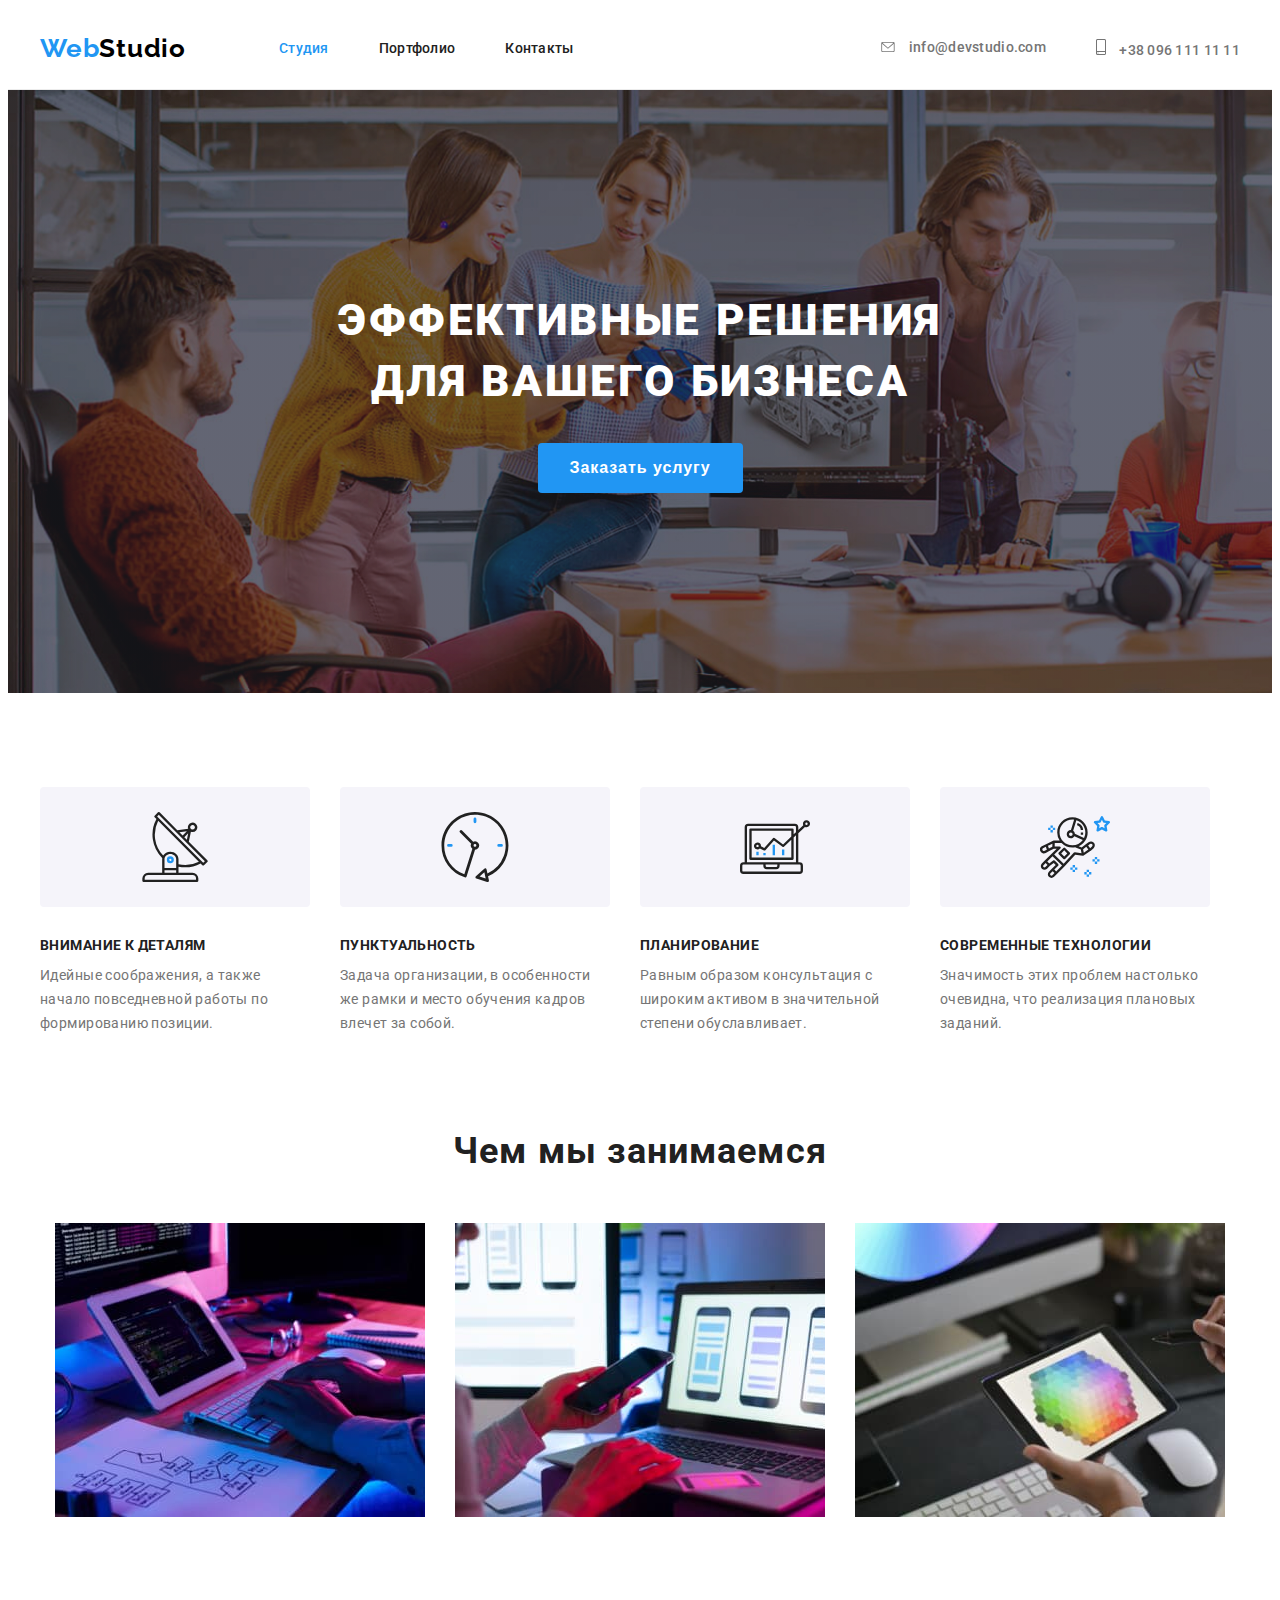
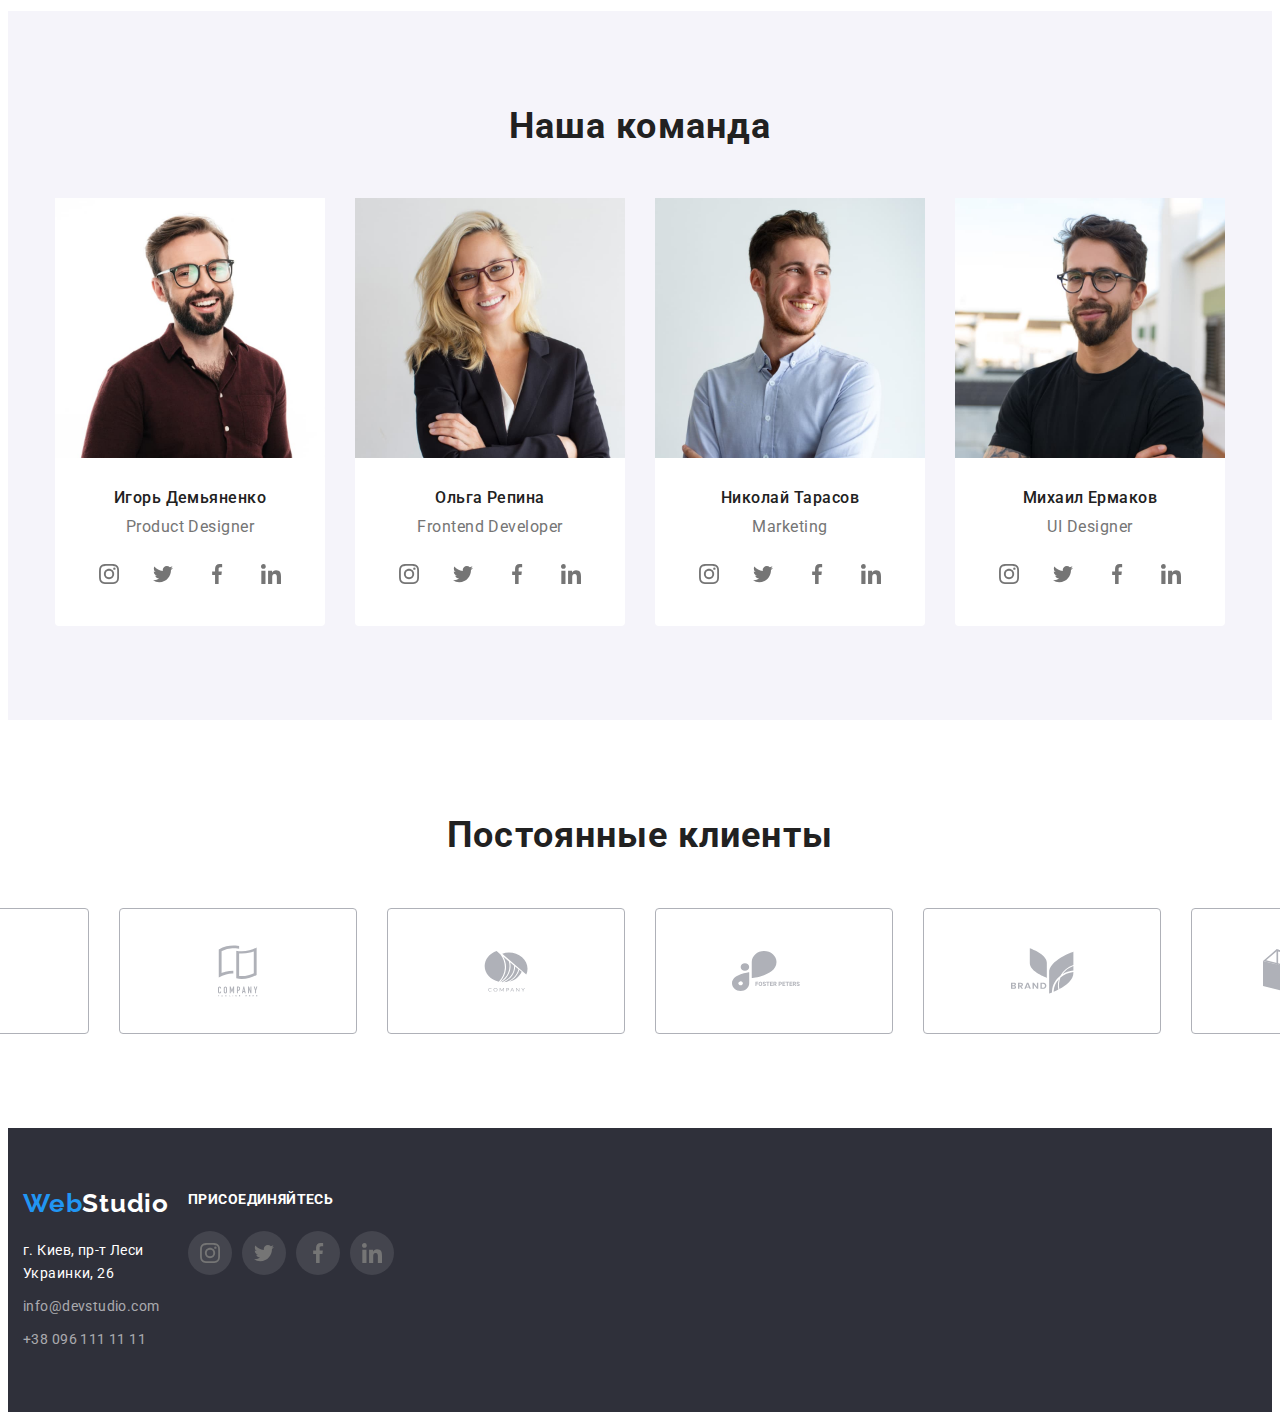
==== index.html @ 96b570c5 "Дз №4" ====
<!DOCTYPE html>
<html lang="ru">

<head>
    <link rel="preconnect" href="https://fonts.googleapis.com">
    <link rel="preconnect" href="https://fonts.gstatic.com" crossorigin>
    <link
        href="https://fonts.googleapis.com/css2?family=Raleway:wght@700&family=Roboto:wght@400;500;700;900&display=swap"
        rel="stylesheet">
    <meta charset="UTF-8">
    <meta http-equiv="X-UA-Compatible" content="IE=edge">
    <meta name="viewport" content="width=device-width, initial-scale=1.0">
    <title>Web Studio 2.1</title>
    <link rel="stylesheet" href="https://cdnjs.cloudflare.com/ajax/libs/modern-normalize/1.1.0/modern-normalize.min.css"
        integrity="sha512-wpPYUAdjBVSE4KJnH1VR1HeZfpl1ub8YT/NKx4PuQ5NmX2tKuGu6U/JRp5y+Y8XG2tV+wKQpNHVUX03MfMFn9Q=="
        crossorigin="anonymous" referrerpolicy="no-referrer" />
    <link rel="stylesheet" href="./css/style.css">
</head>

<body>
    <!--Верхняя линия-->
    <header>
        <div class="container hat">
            <nav class="nav">
                <a class="logo" href="./index.html"><span class="logo-part">Web</span>Studio</a>
                <ul class="menu-nav">
                    <li>
                        <a class="link current" href="./index.html">Студия</a>
                    </li>
                    <li>
                        <a class="link" href="./portfolio.html">Портфолио</a>
                    </li>
                    <li>
                        <a class="link" href="Контакты">Контакты</a>
                    </li>
                </ul>
            </nav>
            <ul class="contacts">
                <li >
                    <svg class="icon-envelope""> <use href="./img/symbol-defs.svg#icon-envelope"></use></svg>
                    <a href="mailto:info@devstudio.com">info@devstudio.com</a>
                </li>
                <li>
                    <svg class="icon-smartphone""><use href="./img/symbol-defs.svg#icon-smartphone"></use></svg>
                    <a href="tel:+380961111111">+38 096 111 11 11</a>
                </li>
            </ul>
        </div>
    </header>
    <!--Шапка-->

    <main>

        <section class="main-section">
            <div class="container">
                <h1 class="heading">Эффективные решения<br>для вашего бизнеса</h1>
                <button class="button" type="button">Заказать услугу</button>
            </div>
        </section>

        <!--Особенности-->

        <section class="features">
            <div class="container">
                <ul class="features-list">
                    <li class="item">
                        <div class="icon-box">
                            <svg class="feature-picture"><use href="./img/symbol-defs.svg#icon-antenna"> </use></svg>
                        </div>
                        <h3 class="feature-names">Внимание к деталям</h3>
                        <p class="feature-def">Идейные соображения, а также начало повседневной работы по формированию
                            позиции.</p>
                    </li>
                    <li class="item">
                        <div class="icon-box">
                            <svg class="feature-picture">
                                <use href="./img/symbol-defs.svg#icon-clock"> </use>
                            </svg>
                        </div>
                        <h3 class="feature-names">Пунктуальность</h3>
                        <p class="feature-def">Задача организации, в особенности же рамки и место обучения кадров влечет
                            за
                            собой.</p>
                    </li>
                    <li class="item">
                        <div class="icon-box">
                            <svg class="feature-picture">
                                <use href="./img/symbol-defs.svg#icon-diagram"> </use>
                            </svg>
                        </div>
                        <h3 class="feature-names">Планирование</h3>
                        <p class="feature-def">Равным образом консультация с широким активом в значительной степени
                            обуславливает.</p>
                    </li>
                    <li class="item">
                        <div class="icon-box">
                            <svg class="feature-picture">
                                <use href="./img/symbol-defs.svg#icon-astronaut"> </use>
                            </svg>
                        </div>
                        <h3 class="feature-names">Современные технологии</h3>
                        <p class="feature-def">Значимость этих проблем настолько очевидна, что реализация плановых
                            заданий.
                        </p>
                    </li>
                </ul>
            </div>
        </section>

        <!--Чем мы занимаемся-->

        <section class="pictures-list">
            <div class="container">
                <h2 class="secondary-heading">Чем мы занимаемся</h2>
                <ul class="pictures">
                    <li>
                        <img width="370" height="294" src="img/1.jpg" alt="photo">
                    </li>
                    <li>
                        <img width="370" height="294" src="img/2.jpg" alt="photo">
                    </li>
                    <li>
                        <img width="370" height="294" src="img/3.jpg" alt="photo">
                    </li>
                </ul>
            </div>
        </section>

        <!--Наша Команда-->

        <section class="team-info">
            <div class="container">
                <h2 class="secondary-heading">Наша команда</h2>
                <ul class="team">
                    <li class="team-box">
                        <img width="270" height="260" src="img/4.jpg" alt="Ihor">
                        <div class="team-card">
                            <h3 class="team-member">Игорь Демьяненко</h3>
                            <p class="team-occupation" lang="en">Product Designer</p>
                        <ul class="social-media">
                            <li class="social-list">
                                <a class="social-link" href="">
                                    <svg class="social-icons" width="20" hight="20">
                                        <use href="./img/symbol-defs.svg#icon-instagram"> </use>
                                    </svg>
                                </a>
                            </li>
                            <li class="social-list">
                                <a class="social-link" href="">
                                    <svg class="social-icons" width="20" hight="20">
                                        <use href="./img/symbol-defs.svg#icon-twitter"> </use>
                                    </svg>
                                </a>
                            </li>
                            <li class="social-list">
                                <a class="social-link" href="">
                                    <svg class="social-icons" width="20" hight="20">
                                        <use href="./img/symbol-defs.svg#icon-facebook"> </use>
                                    </svg>
                                </a>
                            </li>
                            <li class="social-list">
                                <a class="social-link" href="">
                                    <svg class="social-icons" width="20" hight="20">
                                        <use href="./img/symbol-defs.svg#icon-linkedin"> </use>
                                    </svg>
                                </a>
                            </li>
                        </ul>
                    </div>
                    </li>
                    <li class="team-box">
                        <img width="270" height="260" src="img/5.jpg" alt="">
                        <div class="team-card">
                            <h3 class="team-member">Ольга Репина</h3>
                            <p class="team-occupation" lang="en">Frontend Developer</p>
                            <ul class="social-media">
                                <li class="social-list">
                                    <a class="social-link" href="">
                                        <svg class="social-icons" width="20" hight="20">
                                            <use href="./img/symbol-defs.svg#icon-instagram"> </use>
                                        </svg>
                                    </a>
                                </li>
                                <li class="social-list">
                                    <a class="social-link" href="">
                                        <svg class="social-icons" width="20" hight="20">
                                            <use href="./img/symbol-defs.svg#icon-twitter"> </use>
                                        </svg>
                                    </a>
                                </li>
                                <li class="social-list">
                                    <a class="social-link" href="">
                                        <svg class="social-icons" width="20" hight="20">
                                            <use href="./img/symbol-defs.svg#icon-facebook"> </use>
                                        </svg>
                                    </a>
                                </li>
                                <li class="social-list">
                                    <a class="social-link" href="">
                                        <svg class="social-icons" width="20" hight="20">
                                            <use href="./img/symbol-defs.svg#icon-linkedin"> </use>
                                        </svg>
                                    </a>
                                </li>
                            </ul>
                        </div>
                    </li>
                    <li class="team-box">
                        <img width="270" height="260" src="img/6.jpg" alt="">
                        <div class="team-card">
                            <h3 class="team-member">Николай Тарасов</h3>
                            <p class="team-occupation" lang="en">Marketing</p>
                            <ul class="social-media">
                                <li class="social-list">
                                    <a class="social-link" href="">
                                        <svg class="social-icons" width="20" hight="20">
                                            <use href="./img/symbol-defs.svg#icon-instagram"> </use>
                                        </svg>
                                    </a>
                                </li>
                                <li class="social-list">
                                    <a class="social-link" href="">
                                        <svg class="social-icons" width="20" hight="20">
                                            <use href="./img/symbol-defs.svg#icon-twitter"> </use>
                                        </svg>
                                    </a>
                                </li>
                                <li class="social-list">
                                    <a class="social-link" href="">
                                        <svg class="social-icons" width="20" hight="20">
                                            <use href="./img/symbol-defs.svg#icon-facebook"> </use>
                                        </svg>
                                    </a>
                                </li>
                                <li class="social-list">
                                    <a class="social-link" href="">
                                        <svg class="social-icons" width="20" hight="20">
                                            <use href="./img/symbol-defs.svg#icon-linkedin"> </use>
                                        </svg>
                                    </a>
                                </li>
                            </ul>
                        </div>
                    </li>
                    <li class="team-box">
                        <img width="270" height="260" src="img/7.jpg" alt="">
                        <div class="team-card">
                            <h3 class="team-member">Михаил Ермаков</h3>
                            <p class="team-occupation" lang="en">UI Designer</p>
                            <ul class="social-media">
                                <li class="social-list">
                                    <a class="social-link" href="">
                                        <svg class="social-icons" width="20" hight="20">
                                            <use href="./img/symbol-defs.svg#icon-instagram"> </use>
                                        </svg>
                                    </a>
                                </li>
                                <li class="social-list">
                                    <a class="social-link" href="">
                                        <svg class="social-icons" width="20" hight="20">
                                            <use href="./img/symbol-defs.svg#icon-twitter"> </use>
                                        </svg>
                                    </a>
                                </li>
                                <li class="social-list">
                                    <a class="social-link" href="">
                                        <svg class="social-icons" width="20" hight="20">
                                            <use href="./img/symbol-defs.svg#icon-facebook"> </use>
                                        </svg>
                                    </a>
                                </li>
                                <li class="social-list">
                                    <a class="social-link" href="">
                                        <svg class="social-icons" width="20" hight="20">
                                            <use href="./img/symbol-defs.svg#icon-linkedin"> </use>
                                        </svg>
                                    </a>
                                </li>
                            </ul>
                        </div>
                    </li>
                </ul>
            </div>
        </section>
        <section class="clients">
            <h2 class="secondary-heading">Постоянные клиенты</h2>
            <ul class="clients-list">
                <li class="clients-info">
                    <a class="client-link" href="">
                        <svg class="clients-icons" width="42" hight="47">
                            <use href="./img/symbol-defs.svg#icon-Union"> </use>
                        </svg>
                    </a>
                </li>
                <li class="clients-info">
                    <a class="client-link" href="">
                        <svg class="clients-icons" width="40" hight="52">
                            <use href="./img/symbol-defs.svg#icon-group"> </use>
                        </svg>
                    </a>
                </li>
                <li class="clients-info">
                    <a class="client-link" href="">
                        <svg class="clients-icons" width="44" hight="42">
                            <use href="./img/symbol-defs.svg#icon-company"> </use>
                        </svg>
                    </a>
                </li>
                <li class="clients-info">
                    <a class="client-link" href="">
                        <svg class="clients-icons" width="84" hight="41">
                            <use href="./img/symbol-defs.svg#icon-foster"> </use>
                        </svg>
                    </a>
                </li>
                <li class="clients-info">
                    <a class="client-link" href="">
                        <svg class="clients-icons" width="63" hight="45">
                            <use href="./img/symbol-defs.svg#icon-brand"> </use>
                        </svg>
                    </a>
                </li>
                <li class="clients-info">
                    <a class="client-link" href="">
                        <svg class="clients-icons" width="94" hight="44">
                            <use href="./img/symbol-defs.svg#icon-tag-line"> </use>
                        </svg>
                    </a>
                </li>
            </ul>
        </section>
    </main>

    <!---Footer-->

    <footer class="basement">
        <div class="container">
            <a href="WebStudio" class="brandmark"><span class="logo-part">Web</span>Studio</a>
            <address class="address"> г. Киев, пр-т Леси Украинки, 26
                <a class="link contacts mail" href="mailto:info@devstudio.com">info@devstudio.com</a>
                <a class="link contacts phone" href="tel:+380961111111">+38 096 111 11 11</a>
            </address>
            </div>
            <div class="footer-links">
                <h3 class="heading-footer">присоединяйтесь</h3>
                <ul class="link-footer">
                    <li class="social-list-footer">
                        <a class="social-link" href="">
                            <svg class="social-icons" width="20" hight="20">
                                <use href="./img/symbol-defs.svg#icon-instagram"> </use>
                            </svg>
                        </a>
                    </li>
                    <li class="social-list-footer">
                        <a class="social-link" href="">
                            <svg class="social-icons" width="20" hight="20">
                                <use href="./img/symbol-defs.svg#icon-twitter"> </use>
                            </svg>
                        </a>
                    </li>
                    <li class="social-list-footer">
                        <a class="social-link" href="">
                            <svg class="social-icons" width="20" hight="20">
                                <use href="./img/symbol-defs.svg#icon-facebook"> </use>
                            </svg>
                        </a>
                    </li>
                    <li class="social-list-footer">
                        <a class="social-link" href="">
                            <svg class="social-icons" width="20" hight="20">
                                <use href="./img/symbol-defs.svg#icon-linkedin"> </use>
                            </svg>
                        </a>
                    </li>
                </ul>
            </div>
    </footer>

</body>

</html>
---- css/style.css ----
/*primary-background color  #FFFFFF */
/*secondary-background color #757575 */
/*footer-background color #000000 */
/*primaryy-text color #212121 */
/*seconday-text color #757575 */
/*accent color #2196F3 */

:root {
  --primary-background-color: #ffffff;
  --secondary-background-color: #757575;
  --footer: #000000;
  --primaryy-text-color: #212121;
  --seconday-text-color: #757575;
  --accent-color: #2196f3;
  --button: #f5f4fa;
}

.container {
  margin-left: auto;
  margin-right: auto;
  padding-left: 15px;
  padding-right: 15px;
  width: 1200px;
}

h1,
h2,
h3,
h4,
h5,
h6,
p,
ul {
  margin-top: 0px;
  margin-bottom: 0px;
}
* ul {
  list-style: none;
  padding-left: 0px;
}

* img {
  display: block;
}

body {
  color: var(--primaryy-text-color);
  font-family: 'Roboto', sans-serif;
  background-color: var(--primary-background-color);
}

/* Logo */
header {
  border-bottom: solid 1px;
  border-bottom-color: #ececec;
}

.hat {
  display: flex;
  align-items: center;
}
.menu-nav .current {
  color: var(--accent-color);
}

.nav {
  display: flex;
}
.logo {
  display: flex;
  align-items: center;

  color: var(--footer);
  font-family: 'Raleway';
  font-weight: 700;
  font-size: 26px;
  line-height: 1.2;
  text-decoration-line: none;
  letter-spacing: 0.03em;
}
.logo-part {
  color: var(--accent-color);
}
.logo:focus,
.logo:hover {
  color: var(--accent-color);
}

/* Menu nav */
.menu-nav {
  display: flex;
  margin-left: 93px;
  color: var(--primaryy-text-color);
  font-weight: 500;
  font-size: 14px;
  line-height: 1.2;
  letter-spacing: 0.02em;
  text-decoration-line: none;
  list-style: none;
}
.menu-nav a {
  display: block;
  padding-top: 32px;
  padding-bottom: 32px;
  text-decoration-line: none;
  color: var(--primaryy-text-color);
}
.menu-nav a:hover,
.menu-nav a:focus {
  color: var(--accent-color);
}
.menu-nav li {
  text-decoration-line: none;
}
.menu-nav li + li {
  margin-left: 50px;
}

/* Contacts */
.contacts {
  display: flex;
  margin-left: auto;

  font-weight: 500;
  font-size: 14px;
  line-height: 1.2;
  letter-spacing: 0.02em;
}
.contacts li {
  list-style: none;
}
.contacts a {
  text-decoration-line: none;
  color: var(--seconday-text-color);
}
.contacts a:hover,
.contacts a:focus {
  color: var(--accent-color);
}
.contacts li + li {
  margin-left: 50px;
}
.icon-envelope {
  margin-right: 10px;
  padding: 0px;
  width: 16px;
  height: 10px;
  fill: var(--seconday-text-color);
  cursor: pointer;
}
.icon-envelope:hover,
.icon-envelope:focus {
  fill: var(--accent-color);
}
.icon-smartphone {
  margin-right: 10px;
  padding: 0px;
  width: 10px;
  height: 16px;
  fill: var(--seconday-text-color);
  cursor: pointer;
}
.icon-smartphone:hover,
.icon-smartphone:focus {
  fill: var(--accent-color);
}
/*main-section*/

.main-section {
  padding-top: 200px;
  padding-bottom: 200px;

  background-color: var(--primaryy-text-color);
  text-align: center;
  background-image: linear-gradient(rgba(47, 48, 58, 0.4), rgba(47, 48, 58, 0.4)),
    url(../img/bcg-photo.jpg);
  background-size: cover;
}

.heading {
  margin-bottom: 30px;

  color: var(--primary-background-color);
  font-weight: 900;
  font-size: 44px;
  line-height: 1.4;
  text-transform: uppercase;
  letter-spacing: 0.06em;
}

.button {
  padding: 10px 32px;
  border-radius: 4px;
  border: 0px;

  background-color: var(--accent-color);
  color: var(--primary-background-color);
  font-weight: 700;
  font-size: 16px;
  line-height: 1.9;
  letter-spacing: 0.06em;

  cursor: pointer;
}
.button:hover,
.button:focus {
  background-color: #188ce8;
}

/* features */

.features {
  padding-top: 94px;
  padding-bottom: 94px;
}

.features-list {
  display: flex;
  flex-wrap: wrap;
}
.features-list li + li {
  margin-left: 30px;
}
.features-list .item {
  width: 270px;
}

.features .feature-names {
  margin-bottom: 10px;

  font-weight: 700;
  font-size: 14px;
  line-height: 1.2;
  text-transform: uppercase;
  letter-spacing: 0.03em;
}
.features .feature-def {
  font-weight: 400;
  font-size: 14px;
  line-height: 1.7;
  color: var(--seconday-text-color);
  letter-spacing: 0.03em;
}

.icon-box {
  margin-bottom: 30px;
  background-color: #f5f4fa;
  border-radius: 4px;
  width: 270px;
  height: 120px;
}
.feature-picture {
  margin: 25px 100px;
  width: 70px;
  height: 70px;
}
/* чем мы занимаемся  */
.pictures-list {
  padding-bottom: 94px;
}

.secondary-heading {
  margin-bottom: 50px;

  font-weight: 700;
  font-size: 36px;
  line-height: 1.2;
  text-align: center;
  letter-spacing: 0.03em;
}

.pictures {
  display: flex;
  justify-content: center;
}
.pictures li + li {
  margin-left: 30px;
}

.pictures li {
  width: 370px;
}

/* team */

.team-info {
  padding-bottom: 94px;
  padding-top: 94px;
  background-color: var(--button);
}

.team-box {
  width: 270px;
  background-color: #ffffff;
  border-bottom-left-radius: 4px;
  border-bottom-right-radius: 4px;
}
.social-media {
  display: flex;
  justify-content: center;
}

.social-link {
  fill: var(--seconday-text-color);
  display: flex;
  align-items: center;
  justify-content: center;

  height: 44px;
  width: 44px;
  border-radius: 50%;
}

.social-link:hover .social-icons,
.social-link:focus .social-icons {
  fill: var(--primary-background-color);
}
.social-link:focus,
.social-link:hover {
  background-color: var(--accent-color);
}

.social-list:not(:last-child) {
  margin-right: 10px;
}
.team-card {
  padding-top: 30px;
  padding-bottom: 30px;
}
.team {
  display: flex;
  justify-content: center;
}
.team > li + li {
  margin-left: 30px;
}

.team .team-member {
  margin-bottom: 10px;

  font-weight: 500;
  font-size: 16px;
  line-height: 1.2;
  text-align: center;
  letter-spacing: 0.03em;
}
.team .team-occupation {
  margin-bottom: 16px;

  color: var(--seconday-text-color);
  font-weight: 400;
  font-size: 16px;
  line-height: 1.2;
  text-align: center;
  letter-spacing: 0.03em;
}

/*cliens*/
.clients {
  padding-top: 94px;
  padding-bottom: 94px;
}
.clients-list {
  display: flex;
  justify-content: center;
  list-style: none;
}

.client-link {
  fill: #afb1b8;
  display: flex;
  justify-content: center;
  padding: 16px 32px;

  width: 172px;
  height: 92px;

  border: 1px solid #afb1b8;
  border-radius: 4px;
}
.clients-info:not(:last-child) {
  margin-right: 30px;
}

.client-link:hover .clients-icons,
.client-link:focus .clients-icons {
  fill: var(--accent-color);
}
.client-link:focus,
.client-link:hover {
  border-color: var(--accent-color);
}
/*footer*/
.basement {
  display: flex;

  padding-top: 60px;
  padding-bottom: 60px;
  background-color: #2f303a;
}
.brandmark {
  display: block;
  margin-bottom: 20px;

  color: var(--primary-background-color);
  font-family: 'Raleway';
  font-weight: 700;
  font-size: 26px;
  line-height: 1.2;
  text-decoration-line: none;
  letter-spacing: 0.03em;
}

.brandmark:hover,
.brandmark:focus {
  color: var(--accent-color);
}
.address {
  display: block;

  font-weight: 400;
  font-size: 14px;
  font-style: normal;
  line-height: 1.7;
  color: var(--primary-background-color);
  letter-spacing: 0.03em;
}
.mail {
  display: block;
  margin-top: 9px;
}
.phone {
  display: block;
  margin-top: 9px;
}
.basement .contacts {
  color: rgba(255, 255, 255, 0.6);
  font-weight: 400;
  font-size: 14px;
  font-style: normal;
  line-height: 1.7;
  letter-spacing: 0.03em;
  text-decoration: none;
}
.basement .contacts:focus,
.basement .contacts:hover {
  color: var(--secondary-background-color);
}
.footer-links {
  margin-right: 878px;
}
.heading-footer {
  margin-bottom: 20px;

  color: var(--primary-background-color);
  font-family: 'Roboto';
  font-size: 14px;
  font-weight: 700;
  font-style: normal;
  letter-spacing: 0.03em;
  text-transform: uppercase;
  line-height: 1.7;
}
.link-footer {
  display: flex;
  justify-content: center;
  align-items: center;
  list-style: none;
}
.social-list-footer .social-link {
  background-color: rgba(255, 255, 255, 0.1);
}
.social-list-footer:not(:last-child) {
  margin-right: 10px;
}
.social-list-footer:hover,
.social-list-footer:focus {
  background-color: var(--accent-color);
  border-radius: 50%;
}
/*Portfolio*/

.portfolio-heading {
  display: none;
}

.portfolio-container {
  padding-top: 94px;
  padding-bottom: 94px;
}

.button-nav {
  display: flex;
  justify-content: center;
}
.button-nav li + li {
  margin-left: 8px;
}
.button-menu {
  border-radius: 4px;
  border: 0px;

  padding-top: 6px;
  padding-bottom: 6px;
  padding-left: 22px;
  padding-right: 22px;

  background-color: var(--button);
  font-weight: 500;
  font-size: 16px;
  line-height: 1.7;
  letter-spacing: 0.03em;
}
.button-menu:focus,
.button-menu:hover {
  background-color: var(--accent-color);
  color: var(--primary-background-color);
}

.button-main {
  border-radius: 4px;
  border: 0px;

  padding-top: 6px;
  padding-bottom: 6px;
  padding-left: 22px;
  padding-right: 22px;

  background-color: var(--accent-color);
  color: var(--primary-background-color);
  font-weight: 500;
  font-size: 16px;
  line-height: 1.7;
  letter-spacing: 0.03em;
}

/* Models */
.models {
  display: flex;
  flex-wrap: wrap;
  margin-top: 50px;
}
.models li {
  width: 370px;
}
.models-item:nth-child(3n) {
  margin-right: 0px;
}
.models-item {
  margin-right: 30px;
  margin-bottom: 30px;
}
.models-item:nth-last-child(-n + 3) {
  margin-bottom: 0px;
}

.models-item {
  width: 380px;
}

.models a {
  text-decoration: none;
}
.models .models-heading {
  color: var(--primaryy-text-color);
  font-weight: 700;
  font-size: 18px;
  line-height: 2;
  letter-spacing: 0.06em;
}
.models .models-def {
  margin-top: 4px;

  color: var(--secondary-background-color);
  font-weight: 400;
  font-size: 16px;
  line-height: 2;
  letter-spacing: 0.03em;
}

.models-info {
  padding-top: 20px;
  padding-bottom: 20px;
  padding-left: 24px;
  padding-right: 24px;
  border-left: solid 1px #eeeeee;
  border-right: solid 1px #eeeeee;
  border-bottom: solid 1px #eeeeee;
}
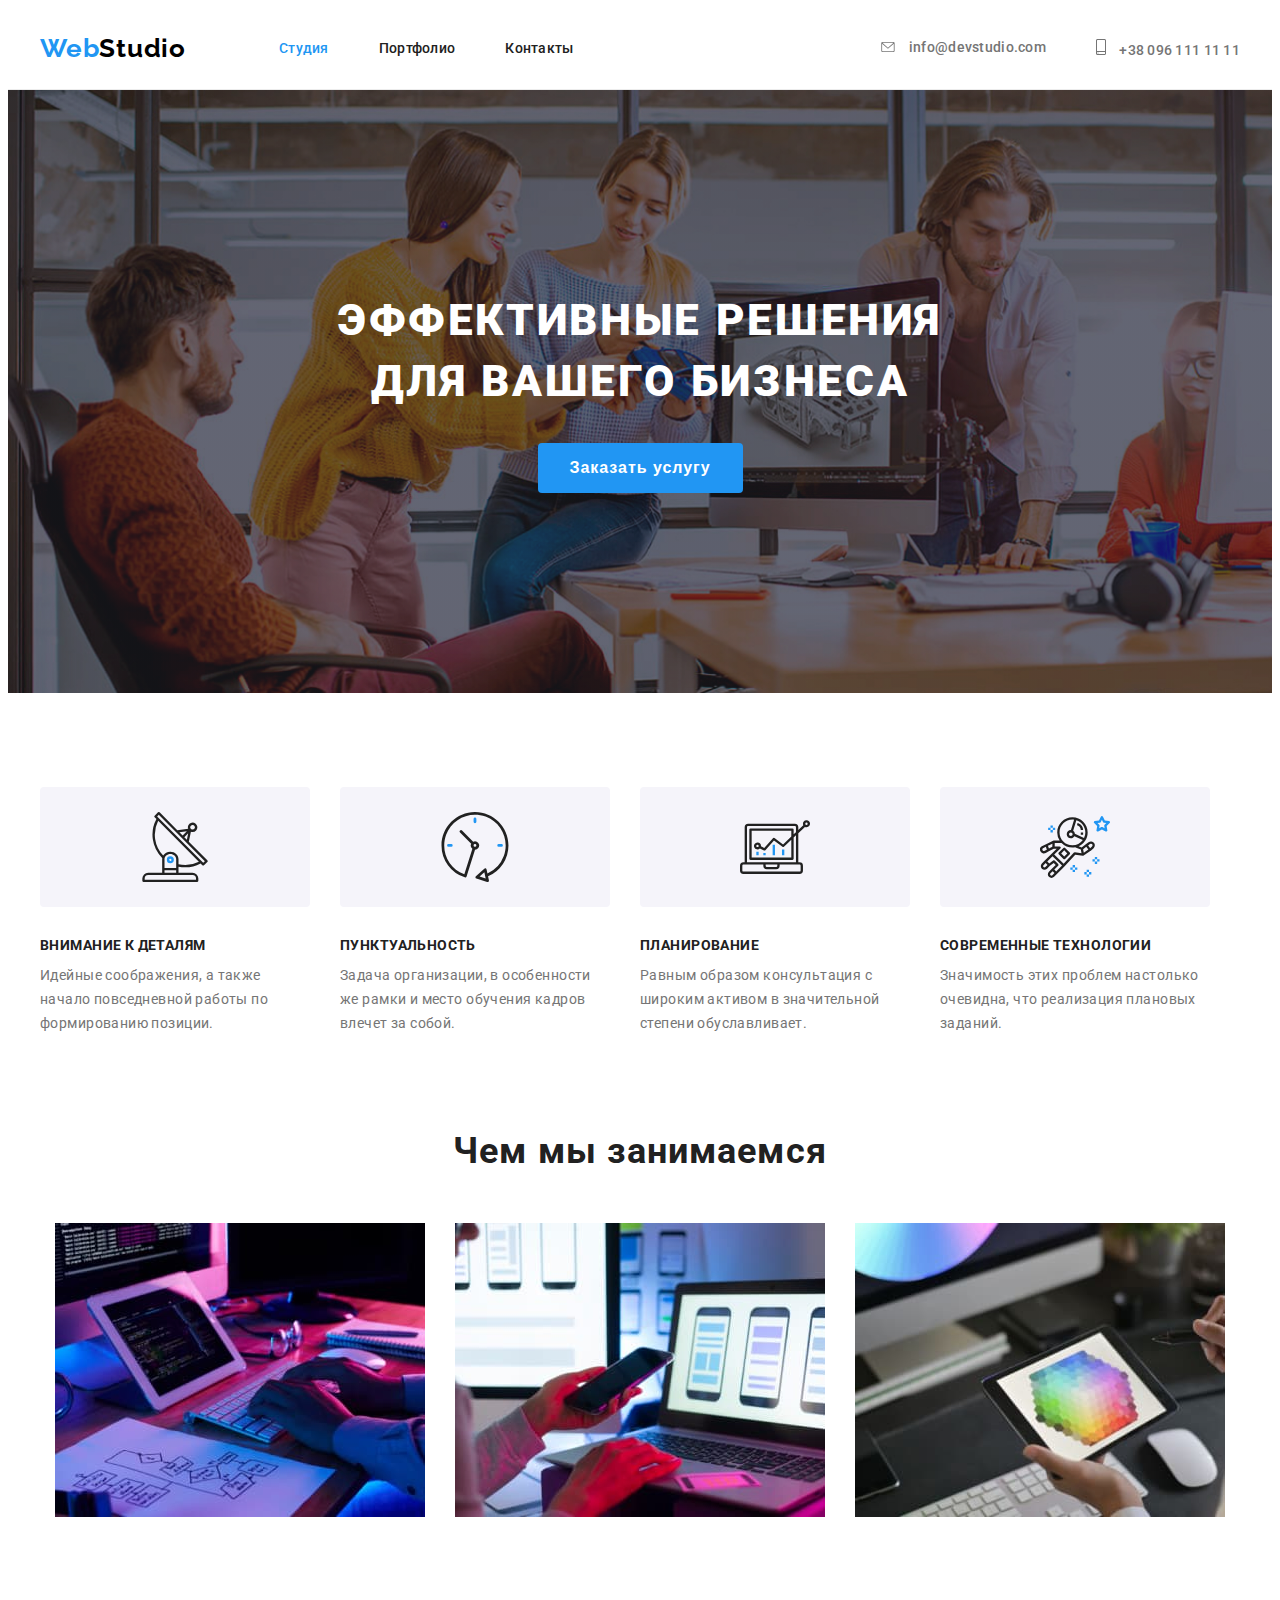
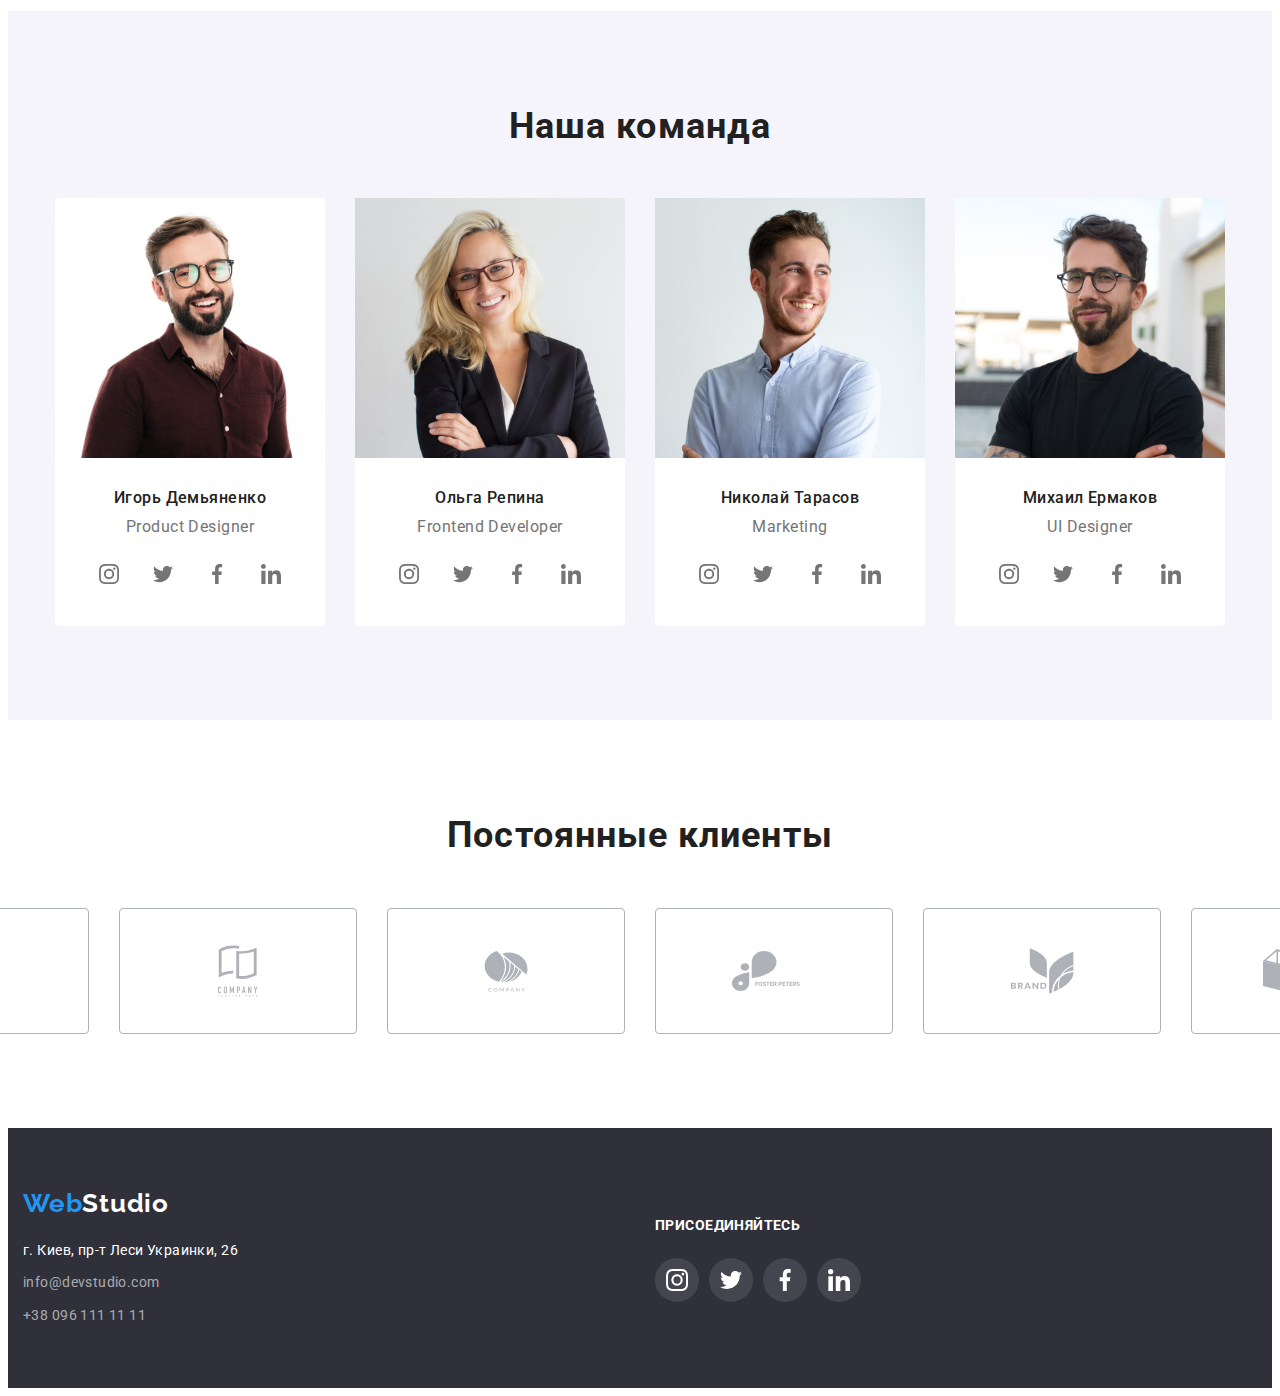
==== commit 2198730d: "дз№4" ====
--- a/index.html
+++ b/index.html
@@ -334,48 +334,48 @@
 
     <!---Footer-->
 
-    <footer class="basement">
-        <div class="container">
-            <a href="WebStudio" class="brandmark"><span class="logo-part">Web</span>Studio</a>
-            <address class="address"> г. Киев, пр-т Леси Украинки, 26
-                <a class="link contacts mail" href="mailto:info@devstudio.com">info@devstudio.com</a>
-                <a class="link contacts phone" href="tel:+380961111111">+38 096 111 11 11</a>
-            </address>
-            </div>
-            <div class="footer-links">
-                <h3 class="heading-footer">присоединяйтесь</h3>
-                <ul class="link-footer">
-                    <li class="social-list-footer">
-                        <a class="social-link" href="">
-                            <svg class="social-icons" width="20" hight="20">
-                                <use href="./img/symbol-defs.svg#icon-instagram"> </use>
-                            </svg>
-                        </a>
-                    </li>
-                    <li class="social-list-footer">
-                        <a class="social-link" href="">
-                            <svg class="social-icons" width="20" hight="20">
-                                <use href="./img/symbol-defs.svg#icon-twitter"> </use>
-                            </svg>
-                        </a>
-                    </li>
-                    <li class="social-list-footer">
-                        <a class="social-link" href="">
-                            <svg class="social-icons" width="20" hight="20">
-                                <use href="./img/symbol-defs.svg#icon-facebook"> </use>
-                            </svg>
-                        </a>
-                    </li>
-                    <li class="social-list-footer">
-                        <a class="social-link" href="">
-                            <svg class="social-icons" width="20" hight="20">
-                                <use href="./img/symbol-defs.svg#icon-linkedin"> </use>
-                            </svg>
-                        </a>
-                    </li>
-                </ul>
-            </div>
-    </footer>
+<footer class="basement">
+    <div class="container">
+        <a href="WebStudio" class="brandmark"><span class="logo-part">Web</span>Studio</a>
+        <address class="address"> г. Киев, пр-т Леси Украинки, 26
+            <a class="link contacts mail" href="mailto:info@devstudio.com">info@devstudio.com</a>
+            <a class="link contacts phone" href="tel:+380961111111">+38 096 111 11 11</a>
+        </address>
+    </div>
+    <div class="container">
+        <h3 class="heading-footer">присоединяйтесь</h3>
+        <ul class="footer-list">
+            <li class="footer-item">
+                <a class="link-footer" href="">
+                    <svg class="sign-footer" width="20" hight="20">
+                        <use href="./img/symbol-defs.svg#icon-instagram"> </use>
+                    </svg>
+                </a>
+            </li>
+            <li class="footer-item">
+                <a class="link-footer" href="">
+                    <svg class="sign-footer" width="20" hight="20">
+                        <use href="./img/symbol-defs.svg#icon-twitter"> </use>
+                    </svg>
+                </a>
+            </li>
+            <li class="footer-item">
+                <a class="link-footer" href="">
+                    <svg class="sign-footer" width="20" hight="20">
+                        <use href="./img/symbol-defs.svg#icon-facebook"> </use>
+                    </svg>
+                </a>
+            </li>
+            <li class="footer-item">
+                <a class="link-footer" href="">
+                    <svg class="sign-footer" width="20" hight="20">
+                        <use href="./img/symbol-defs.svg#icon-linkedin"> </use>
+                    </svg>
+                </a>
+            </li>
+        </ul>
+    </div>
+</footer>
 
 </body>
 
--- a/css/style.css
+++ b/css/style.css
@@ -393,6 +393,8 @@
 /*footer*/
 .basement {
   display: flex;
+  justify-content: center;
+  align-items: center;
 
   padding-top: 60px;
   padding-bottom: 60px;
@@ -446,9 +448,6 @@
 .basement .contacts:hover {
   color: var(--secondary-background-color);
 }
-.footer-links {
-  margin-right: 878px;
-}
 .heading-footer {
   margin-bottom: 20px;
 
@@ -461,22 +460,33 @@
   text-transform: uppercase;
   line-height: 1.7;
 }
+.footer-list {
+  display: flex;
+  padding: 0px;
+  margin: 0px;
+}
 .link-footer {
   display: flex;
   justify-content: center;
   align-items: center;
-  list-style: none;
-}
-.social-list-footer .social-link {
+
+  height: 44px;
+  width: 44px;
+  border-radius: 50%;
+  fill: white;
   background-color: rgba(255, 255, 255, 0.1);
 }
-.social-list-footer:not(:last-child) {
+.link-footer:hover,
+.link-footer:focus {
+  background-color: var(--accent-color);
+}
+
+.footer-item:not(:last-child) {
   margin-right: 10px;
 }
-.social-list-footer:hover,
-.social-list-footer:focus {
-  background-color: var(--accent-color);
-  border-radius: 50%;
+.sign-footer {
+  width: 22px;
+  height: 22px;
 }
 /*Portfolio*/
 
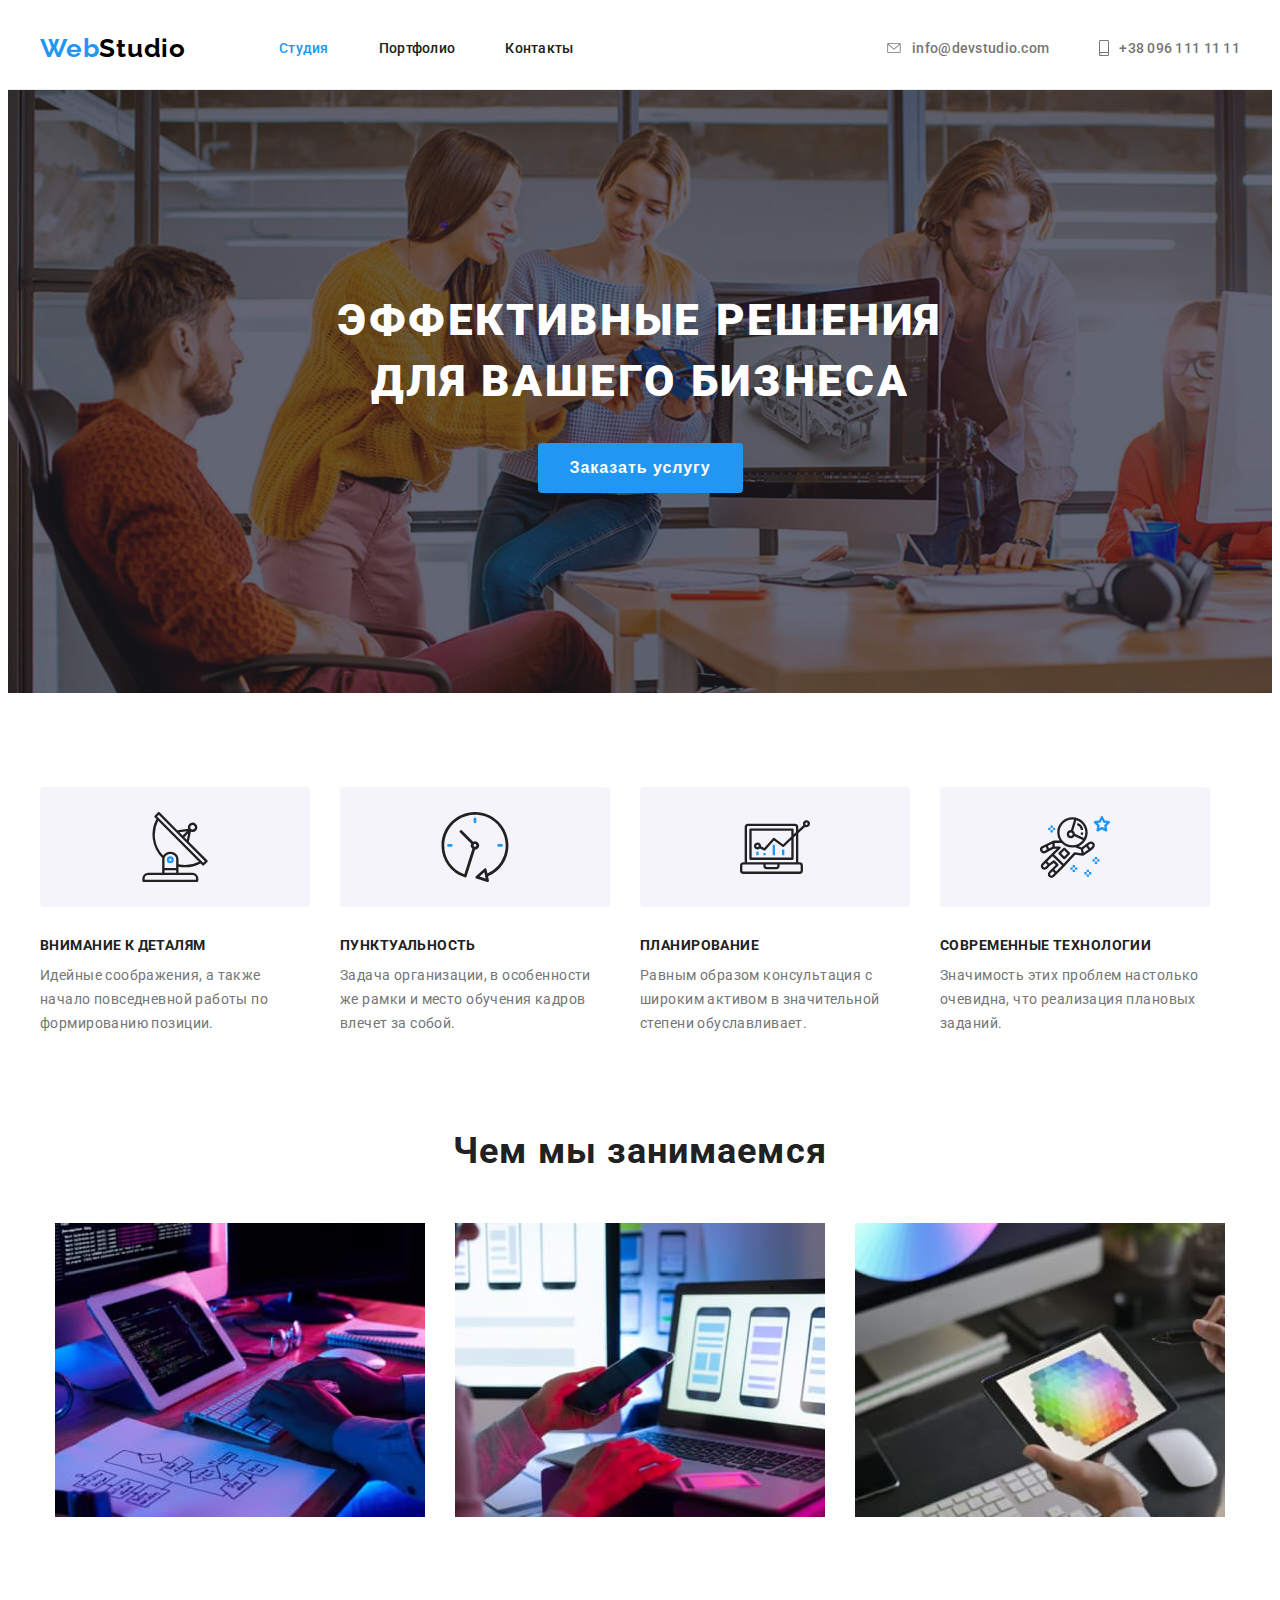
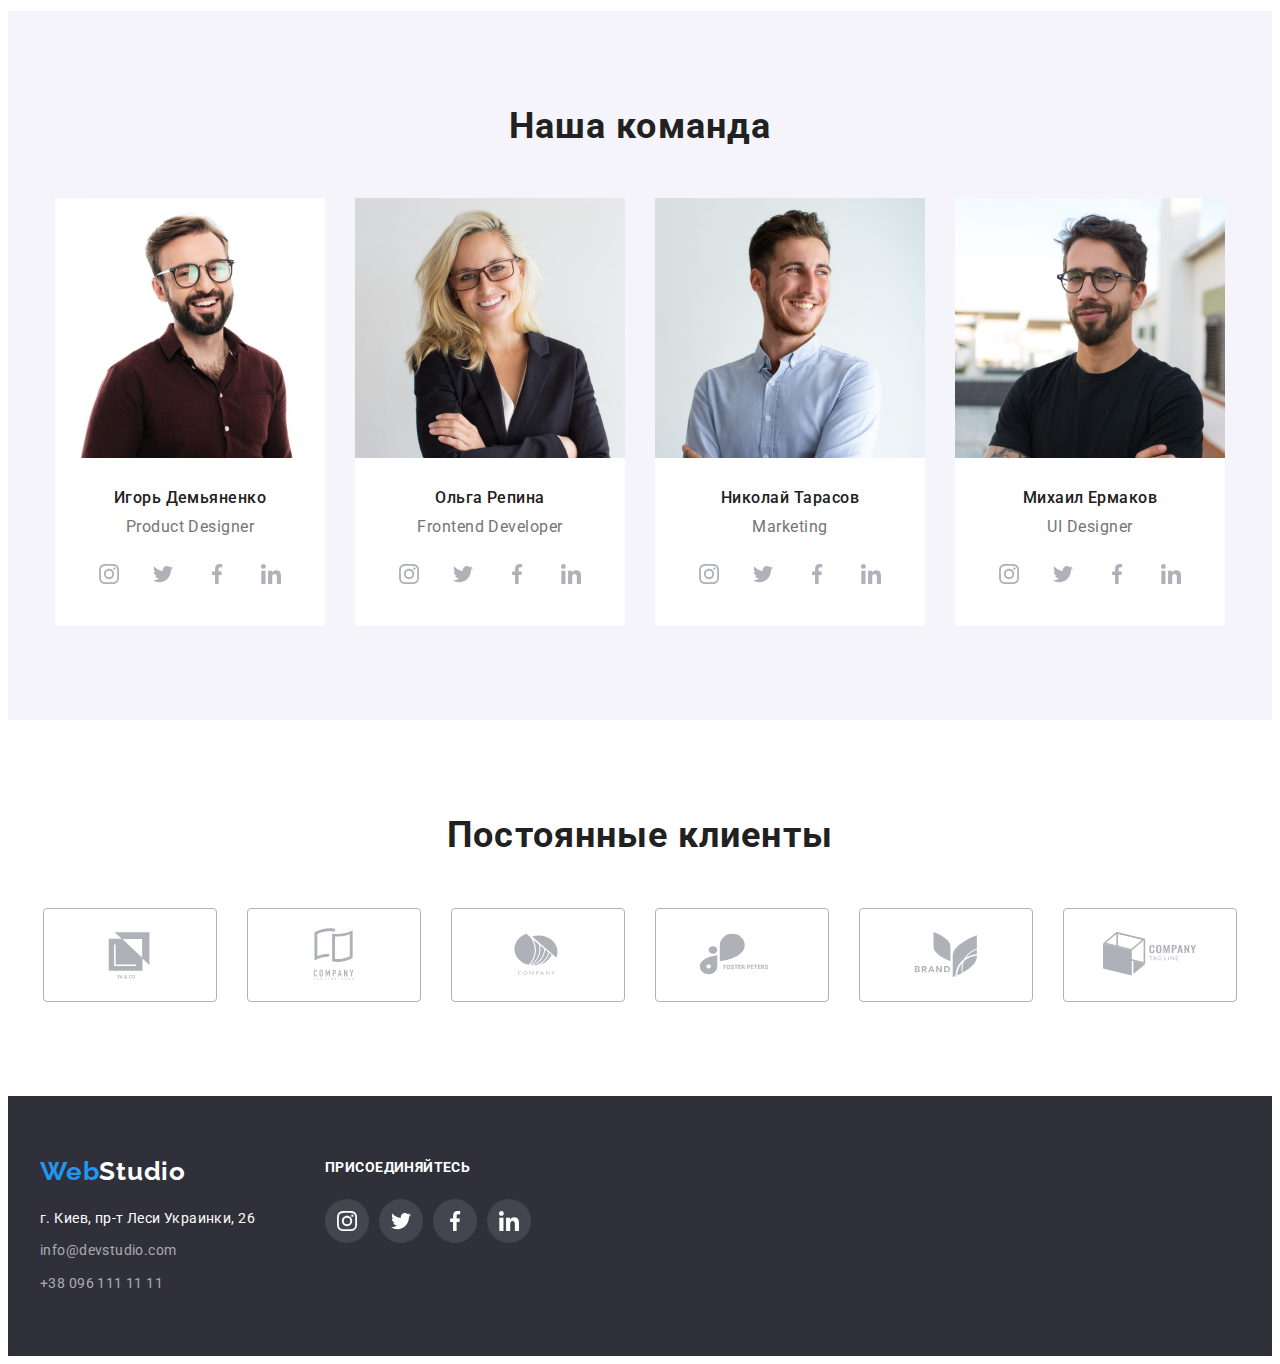
==== commit 9644fae6: "Иcправление ошибок Part1" ====
--- a/index.html
+++ b/index.html
@@ -36,11 +36,11 @@
                 </ul>
             </nav>
             <ul class="contacts">
-                <li >
+                <li class="contacts-envelope">
                     <svg class="icon-envelope""> <use href="./img/symbol-defs.svg#icon-envelope"></use></svg>
                     <a href="mailto:info@devstudio.com">info@devstudio.com</a>
                 </li>
-                <li>
+                <li class="contacts-smartphone">
                     <svg class="icon-smartphone""><use href="./img/symbol-defs.svg#icon-smartphone"></use></svg>
                     <a href="tel:+380961111111">+38 096 111 11 11</a>
                 </li>
@@ -140,28 +140,28 @@
                         <ul class="social-media">
                             <li class="social-list">
                                 <a class="social-link" href="">
-                                    <svg class="social-icons" width="20" hight="20">
+                                    <svg class="social-icons" width="20" height="20">
                                         <use href="./img/symbol-defs.svg#icon-instagram"> </use>
                                     </svg>
                                 </a>
                             </li>
                             <li class="social-list">
                                 <a class="social-link" href="">
-                                    <svg class="social-icons" width="20" hight="20">
+                                    <svg class="social-icons" width="20" height="20">
                                         <use href="./img/symbol-defs.svg#icon-twitter"> </use>
                                     </svg>
                                 </a>
                             </li>
                             <li class="social-list">
                                 <a class="social-link" href="">
-                                    <svg class="social-icons" width="20" hight="20">
+                                    <svg class="social-icons" width="20" height="20">
                                         <use href="./img/symbol-defs.svg#icon-facebook"> </use>
                                     </svg>
                                 </a>
                             </li>
                             <li class="social-list">
                                 <a class="social-link" href="">
-                                    <svg class="social-icons" width="20" hight="20">
+                                    <svg class="social-icons" width="20" height="20">
                                         <use href="./img/symbol-defs.svg#icon-linkedin"> </use>
                                     </svg>
                                 </a>
@@ -177,28 +177,28 @@
                             <ul class="social-media">
                                 <li class="social-list">
                                     <a class="social-link" href="">
-                                        <svg class="social-icons" width="20" hight="20">
+                                        <svg class="social-icons" width="20" height="20">
                                             <use href="./img/symbol-defs.svg#icon-instagram"> </use>
                                         </svg>
                                     </a>
                                 </li>
                                 <li class="social-list">
                                     <a class="social-link" href="">
-                                        <svg class="social-icons" width="20" hight="20">
+                                        <svg class="social-icons" width="20" height="20">
                                             <use href="./img/symbol-defs.svg#icon-twitter"> </use>
                                         </svg>
                                     </a>
                                 </li>
                                 <li class="social-list">
                                     <a class="social-link" href="">
-                                        <svg class="social-icons" width="20" hight="20">
+                                        <svg class="social-icons" width="20" height="20">
                                             <use href="./img/symbol-defs.svg#icon-facebook"> </use>
                                         </svg>
                                     </a>
                                 </li>
                                 <li class="social-list">
                                     <a class="social-link" href="">
-                                        <svg class="social-icons" width="20" hight="20">
+                                        <svg class="social-icons" width="20" height="20">
                                             <use href="./img/symbol-defs.svg#icon-linkedin"> </use>
                                         </svg>
                                     </a>
@@ -214,28 +214,28 @@
                             <ul class="social-media">
                                 <li class="social-list">
                                     <a class="social-link" href="">
-                                        <svg class="social-icons" width="20" hight="20">
+                                        <svg class="social-icons" width="20" height="20">
                                             <use href="./img/symbol-defs.svg#icon-instagram"> </use>
                                         </svg>
                                     </a>
                                 </li>
                                 <li class="social-list">
                                     <a class="social-link" href="">
-                                        <svg class="social-icons" width="20" hight="20">
+                                        <svg class="social-icons" width="20" height="20">
                                             <use href="./img/symbol-defs.svg#icon-twitter"> </use>
                                         </svg>
                                     </a>
                                 </li>
                                 <li class="social-list">
                                     <a class="social-link" href="">
-                                        <svg class="social-icons" width="20" hight="20">
+                                        <svg class="social-icons" width="20" height="20">
                                             <use href="./img/symbol-defs.svg#icon-facebook"> </use>
                                         </svg>
                                     </a>
                                 </li>
                                 <li class="social-list">
                                     <a class="social-link" href="">
-                                        <svg class="social-icons" width="20" hight="20">
+                                        <svg class="social-icons" width="20" height="20">
                                             <use href="./img/symbol-defs.svg#icon-linkedin"> </use>
                                         </svg>
                                     </a>
@@ -251,28 +251,28 @@
                             <ul class="social-media">
                                 <li class="social-list">
                                     <a class="social-link" href="">
-                                        <svg class="social-icons" width="20" hight="20">
+                                        <svg class="social-icons" width="20" height="20">
                                             <use href="./img/symbol-defs.svg#icon-instagram"> </use>
                                         </svg>
                                     </a>
                                 </li>
                                 <li class="social-list">
                                     <a class="social-link" href="">
-                                        <svg class="social-icons" width="20" hight="20">
+                                        <svg class="social-icons" width="20" height="20">
                                             <use href="./img/symbol-defs.svg#icon-twitter"> </use>
                                         </svg>
                                     </a>
                                 </li>
                                 <li class="social-list">
                                     <a class="social-link" href="">
-                                        <svg class="social-icons" width="20" hight="20">
+                                        <svg class="social-icons" width="20" height="20">
                                             <use href="./img/symbol-defs.svg#icon-facebook"> </use>
                                         </svg>
                                     </a>
                                 </li>
                                 <li class="social-list">
                                     <a class="social-link" href="">
-                                        <svg class="social-icons" width="20" hight="20">
+                                        <svg class="social-icons" width="20" height="20">
                                             <use href="./img/symbol-defs.svg#icon-linkedin"> </use>
                                         </svg>
                                     </a>
@@ -288,43 +288,43 @@
             <ul class="clients-list">
                 <li class="clients-info">
                     <a class="client-link" href="">
-                        <svg class="clients-icons" width="42" hight="47">
-                            <use href="./img/symbol-defs.svg#icon-Union"> </use>
-                        </svg>
-                    </a>
-                </li>
-                <li class="clients-info">
-                    <a class="client-link" href="">
-                        <svg class="clients-icons" width="40" hight="52">
-                            <use href="./img/symbol-defs.svg#icon-group"> </use>
-                        </svg>
-                    </a>
-                </li>
-                <li class="clients-info">
-                    <a class="client-link" href="">
-                        <svg class="clients-icons" width="44" hight="42">
-                            <use href="./img/symbol-defs.svg#icon-company"> </use>
-                        </svg>
-                    </a>
-                </li>
-                <li class="clients-info">
-                    <a class="client-link" href="">
-                        <svg class="clients-icons" width="84" hight="41">
-                            <use href="./img/symbol-defs.svg#icon-foster"> </use>
-                        </svg>
-                    </a>
-                </li>
-                <li class="clients-info">
-                    <a class="client-link" href="">
-                        <svg class="clients-icons" width="63" hight="45">
-                            <use href="./img/symbol-defs.svg#icon-brand"> </use>
-                        </svg>
-                    </a>
-                </li>
-                <li class="clients-info">
-                    <a class="client-link" href="">
-                        <svg class="clients-icons" width="94" hight="44">
-                            <use href="./img/symbol-defs.svg#icon-tag-line"> </use>
+                        <svg class="clients-icons" width="106" height="60">
+                            <use href="./img/symbol-defs-second.svg#icon-client-1"> </use>
+                        </svg>
+                    </a>
+                </li>
+                <li class="clients-info">
+                    <a class="client-link" href="">
+                        <svg class="clients-icons" width="106" height="60">
+                            <use href="./img/symbol-defs-second.svg#icon-client-2"> </use>
+                        </svg>
+                    </a>
+                </li>
+                <li class="clients-info">
+                    <a class="client-link" href="">
+                        <svg class="clients-icons" width="106" height="60">
+                            <use href="./img/symbol-defs-second.svg#icon-client-3"> </use>
+                        </svg>
+                    </a>
+                </li>
+                <li class="clients-info">
+                    <a class="client-link" href="">
+                        <svg class="clients-icons" width="106" height="60">
+                            <use href="./img/symbol-defs-second.svg#icon-client-4"> </use>
+                        </svg>
+                    </a>
+                </li>
+                <li class="clients-info">
+                    <a class="client-link" href="">
+                        <svg class="clients-icons" width="106" height="60">
+                            <use href="./img/symbol-defs-second.svg#icon-client-5"> </use>
+                        </svg>
+                    </a>
+                </li>
+                <li class="clients-info">
+                    <a class="client-link" href="">
+                        <svg class="clients-icons" width="106" height="60">
+                            <use href="./img/symbol-defs-second.svg#icon-client-6"> </use>
                         </svg>
                     </a>
                 </li>
@@ -335,45 +335,47 @@
     <!---Footer-->
 
 <footer class="basement">
-    <div class="container">
-        <a href="WebStudio" class="brandmark"><span class="logo-part">Web</span>Studio</a>
-        <address class="address"> г. Киев, пр-т Леси Украинки, 26
-            <a class="link contacts mail" href="mailto:info@devstudio.com">info@devstudio.com</a>
-            <a class="link contacts phone" href="tel:+380961111111">+38 096 111 11 11</a>
-        </address>
-    </div>
-    <div class="container">
-        <h3 class="heading-footer">присоединяйтесь</h3>
-        <ul class="footer-list">
-            <li class="footer-item">
-                <a class="link-footer" href="">
-                    <svg class="sign-footer" width="20" hight="20">
-                        <use href="./img/symbol-defs.svg#icon-instagram"> </use>
-                    </svg>
-                </a>
-            </li>
-            <li class="footer-item">
-                <a class="link-footer" href="">
-                    <svg class="sign-footer" width="20" hight="20">
-                        <use href="./img/symbol-defs.svg#icon-twitter"> </use>
-                    </svg>
-                </a>
-            </li>
-            <li class="footer-item">
-                <a class="link-footer" href="">
-                    <svg class="sign-footer" width="20" hight="20">
-                        <use href="./img/symbol-defs.svg#icon-facebook"> </use>
-                    </svg>
-                </a>
-            </li>
-            <li class="footer-item">
-                <a class="link-footer" href="">
-                    <svg class="sign-footer" width="20" hight="20">
-                        <use href="./img/symbol-defs.svg#icon-linkedin"> </use>
-                    </svg>
-                </a>
-            </li>
-        </ul>
+    <div class="container-footer">
+        <div class="container-end">
+            <a href="WebStudio" class="brandmark"><span class="logo-part">Web</span>Studio</a>
+            <address class="address"> г. Киев, пр-т Леси Украинки, 26
+                <a class="link contacts mail" href="mailto:info@devstudio.com">info@devstudio.com</a>
+                <a class="link contacts phone" href="tel:+380961111111">+38 096 111 11 11</a>
+            </address>
+        </div>
+        <div class="container-bottom">
+            <h3 class="heading-footer">присоединяйтесь</h3>
+            <ul class="footer-list">
+                <li class="footer-item">
+                    <a class="link-footer" href="">
+                        <svg width="20" height="20">
+                            <use href="./img/symbol-defs.svg#icon-instagram"> </use>
+                        </svg>
+                    </a>
+                </li>
+                <li class="footer-item">
+                    <a class="link-footer" href="">
+                        <svg width="20" height="20">
+                            <use href="./img/symbol-defs.svg#icon-twitter"> </use>
+                        </svg>
+                    </a>
+                </li>
+                <li class="footer-item">
+                    <a class="link-footer" href="">
+                        <svg width="20" height="20">
+                            <use href="./img/symbol-defs.svg#icon-facebook"> </use>
+                        </svg>
+                    </a>
+                </li>
+                <li class="footer-item">
+                    <a class="link-footer" href="">
+                        <svg width="20" height="20">
+                            <use href="./img/symbol-defs.svg#icon-linkedin"> </use>
+                        </svg>
+                    </a>
+                </li>
+            </ul>
+        </div>
     </div>
 </footer>
 
--- a/css/style.css
+++ b/css/style.css
@@ -109,6 +109,7 @@
 .menu-nav a:focus {
   color: var(--accent-color);
 }
+
 .menu-nav li {
   text-decoration-line: none;
 }
@@ -136,9 +137,6 @@
 .contacts a:hover,
 .contacts a:focus {
   color: var(--accent-color);
-}
-.contacts li + li {
-  margin-left: 50px;
 }
 .icon-envelope {
   margin-right: 10px;
@@ -148,8 +146,19 @@
   fill: var(--seconday-text-color);
   cursor: pointer;
 }
-.icon-envelope:hover,
-.icon-envelope:focus {
+
+.contacts li + li {
+  margin-left: 50px;
+}
+.contacts-smartphone,
+.contacts-envelope {
+  display: flex;
+  align-items: center;
+}
+.contacts-smartphone:hover .icon-smartphone,
+.contacts-smartphone:focus .icon-smartphone,
+.contacts-envelope:hover .icon-envelope,
+.contacts-envelope:focus .icon-envelope {
   fill: var(--accent-color);
 }
 .icon-smartphone {
@@ -160,15 +169,12 @@
   fill: var(--seconday-text-color);
   cursor: pointer;
 }
-.icon-smartphone:hover,
-.icon-smartphone:focus {
-  fill: var(--accent-color);
-}
 /*main-section*/
 
 .main-section {
   padding-top: 200px;
   padding-bottom: 200px;
+  max-width: 1600px;
 
   background-color: var(--primaryy-text-color);
   text-align: center;
@@ -205,6 +211,7 @@
 .button:hover,
 .button:focus {
   background-color: #188ce8;
+  box-shadow: 0px 4px 4px 0px rgba(0, 0, 0, 0.15);
 }
 
 /* features */
@@ -216,7 +223,6 @@
 
 .features-list {
   display: flex;
-  flex-wrap: wrap;
 }
 .features-list li + li {
   margin-left: 30px;
@@ -243,6 +249,9 @@
 }
 
 .icon-box {
+  display: flex;
+  justify-content: center;
+  align-items: center;
   margin-bottom: 30px;
   background-color: #f5f4fa;
   border-radius: 4px;
@@ -250,7 +259,8 @@
   height: 120px;
 }
 .feature-picture {
-  margin: 25px 100px;
+  align-items: center;
+  justify-content: center;
   width: 70px;
   height: 70px;
 }
@@ -295,13 +305,21 @@
   border-bottom-left-radius: 4px;
   border-bottom-right-radius: 4px;
 }
+
+.team-box:hover,
+.team-box:focus {
+  cursor: pointer;
+  box-shadow: 0px 2px 1px 0px rgba(0, 0, 0, 0.2);
+  box-shadow: 0px 1px 1px 0px rgba(0, 0, 0, 0.14);
+  box-shadow: 0px 1px 3px 0px rgba(0, 0, 0, 0.12);
+}
 .social-media {
   display: flex;
   justify-content: center;
 }
 
 .social-link {
-  fill: var(--seconday-text-color);
+  fill: rgba(175, 177, 184, 1);
   display: flex;
   align-items: center;
   justify-content: center;
@@ -370,7 +388,7 @@
   fill: #afb1b8;
   display: flex;
   justify-content: center;
-  padding: 16px 32px;
+  align-items: center;
 
   width: 172px;
   height: 92px;
@@ -390,15 +408,31 @@
 .client-link:hover {
   border-color: var(--accent-color);
 }
+
 /*footer*/
 .basement {
   display: flex;
   justify-content: center;
-  align-items: center;
 
   padding-top: 60px;
   padding-bottom: 60px;
   background-color: #2f303a;
+}
+
+.container-footer {
+  width: 1200px;
+  display: flex;
+  justify-content: flex-start;
+}
+
+.container-end {
+  display: flex;
+  flex-direction: column;
+}
+.container-bottom {
+  display: flex;
+  flex-direction: column;
+  margin-left: 70px;
 }
 .brandmark {
   display: block;
@@ -484,10 +518,6 @@
 .footer-item:not(:last-child) {
   margin-right: 10px;
 }
-.sign-footer {
-  width: 22px;
-  height: 22px;
-}
 /*Portfolio*/
 
 .portfolio-heading {
@@ -525,6 +555,11 @@
 .button-menu:hover {
   background-color: var(--accent-color);
   color: var(--primary-background-color);
+  box-shadow: 0px 2px 2px 0px rgba(0, 0, 0, 0.12);
+
+  box-shadow: 0px 1px 2px 0px rgba(0, 0, 0, 0.08);
+
+  box-shadow: 0px 3px 1px 0px rgba(0, 0, 0, 0.1);
 }
 
 .button-main {
@@ -597,3 +632,10 @@
   border-right: solid 1px #eeeeee;
   border-bottom: solid 1px #eeeeee;
 }
+.models-item:hover {
+  box-shadow: 1px 4px 6px 0px rgba(0, 0, 0, 0.16);
+
+  box-shadow: 0px 4px 4px 0px rgba(0, 0, 0, 0.06);
+
+  box-shadow: 0px 1px 1px 0px rgba(0, 0, 0, 0.12);
+}
